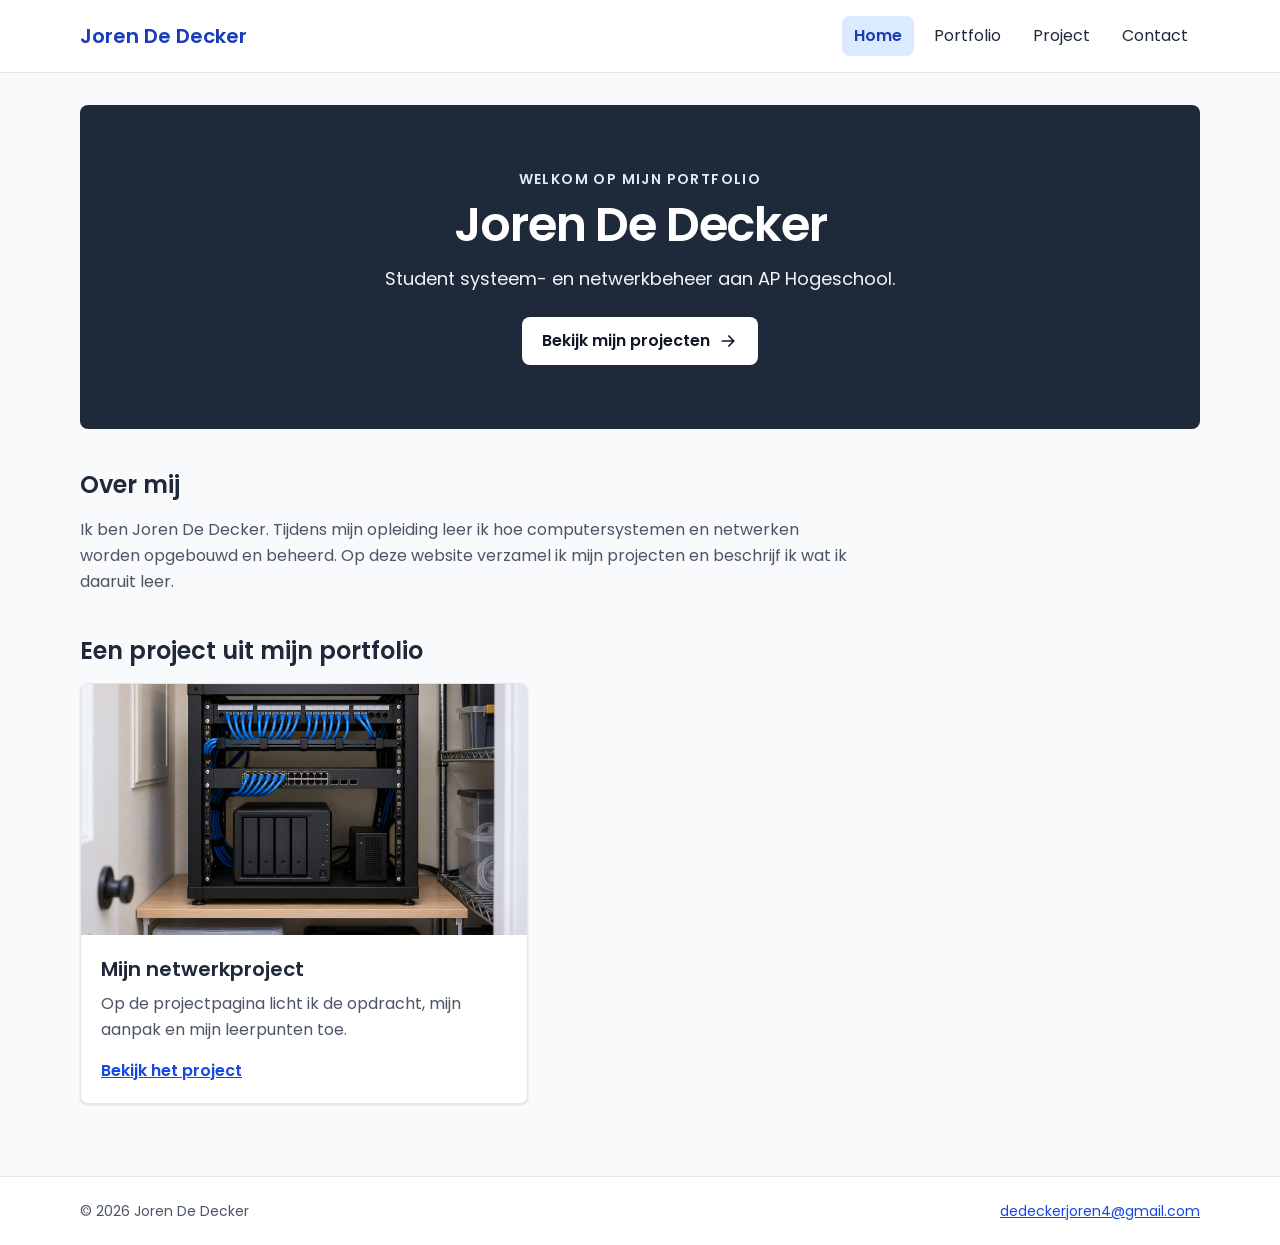
==== index.html @ f1189936 "Add files via upload" ====
<!DOCTYPE html>
<html lang="nl-BE">
<head>
    <meta charset="UTF-8">
    <meta name="viewport" content="width=device-width, initial-scale=1.0">

    <title>Home | Joren De Decker</title>
<meta name="description" content="Maak kennis met Joren De Decker en bekijk zijn portfolio over webtechnologie, systemen en netwerken.">
    <link rel="preconnect" href="https://fonts.googleapis.com">
    <link rel="preconnect" href="https://fonts.gstatic.com" crossorigin>

    <link
        href="https://fonts.googleapis.com/css2?family=Poppins:wght@400;600&display=swap"
        rel="stylesheet"
    >
<link rel="stylesheet" href="css/tailwind.css">
<link rel="stylesheet" href="css/style.css">

    <link rel="stylesheet" href="css/style.css">
</head>

<body class="flex min-h-screen flex-col bg-gray-50 text-gray-800">

    <a
        href="#inhoud"
        class="sr-only focus:not-sr-only focus:absolute
               focus:left-3 focus:top-3 focus:z-50
               focus:rounded-lg focus:bg-white
               focus:px-4 focus:py-3 focus:text-blue-800"
    >
        Ga naar de inhoud
    </a>

    <header class="border-b border-gray-200 bg-white">
        <div
            class="mx-auto flex max-w-6xl flex-wrap items-center
                   justify-between gap-3 px-4 py-4"
        >
            <a href="index.html" class="text-xl font-semibold text-blue-800">
                Joren De Decker
            </a>

            <input
                type="checkbox"
                id="menu-knop"
                class="peer sr-only md:hidden"
            >

            <label
                for="menu-knop"
                class="cursor-pointer rounded-lg border border-gray-400
                       px-3 py-2 peer-focus-visible:outline-2
                       peer-focus-visible:outline-offset-3
                       peer-focus-visible:outline-blue-700 md:hidden"
            >
                Menu
            </label>

            <nav
                aria-label="Hoofdmenu"
                class="hidden w-full peer-checked:block md:block md:w-auto"
            >
                <ul class="flex flex-col gap-2 md:flex-row">
                    <li>
                        <a
                            href="index.html"
                            class="nav-link"
                            aria-current="page"
                        >
                            Home
                        </a>
                    </li>

                    <li>
                        <a href="portfolio.html" class="nav-link">
                            Portfolio
                        </a>
                    </li>

                    <li>
                        <a href="project.html" class="nav-link">
                            Project
                        </a>
                    </li>

                    <li>
                        <a href="contact.html" class="nav-link">
                            Contact
                        </a>
                    </li>
                </ul>
            </nav>
        </div>
    </header>

    <main
        id="inhoud"
        tabindex="-1"
        class="mx-auto w-full max-w-6xl flex-1 px-4 py-8"
    >
        <section
            class="rounded-lg bg-[url(../images/placeholder.png)]
                   bg-gray-800 bg-cover bg-center bg-blend-multiply
                   px-6 py-16 text-center"
        >
            <p
                class="mb-3 text-sm font-semibold uppercase
                       tracking-widest text-blue-100"
            >
                Welkom op mijn portfolio
            </p>

            <h1
                class="mb-4 text-3xl font-semibold tracking-tight
                       text-white sm:text-5xl"
            >
                Joren De Decker
            </h1>

            <p class="mx-auto mb-6 max-w-2xl text-lg text-gray-100">
                Student systeem- en netwerkbeheer aan AP Hogeschool.
            </p>

            <a
                href="portfolio.html"
                class="inline-flex items-center gap-2 rounded-lg
                       bg-white px-5 py-3 font-semibold
                       text-gray-900 hover:bg-gray-100"
            >
                Bekijk mijn projecten

                <svg
                    xmlns="http://www.w3.org/2000/svg"
                    viewBox="0 0 24 24"
                    fill="none"
                    stroke="currentColor"
                    stroke-width="2"
                    stroke-linecap="round"
                    stroke-linejoin="round"
                    class="size-5 shrink-0"
                    aria-hidden="true"
                >
                    <path d="M5 12h14M13 6l6 6-6 6"/>
                </svg>
            </a>
        </section>

        <section class="mt-10 max-w-3xl">
            <h2 class="mb-4 text-2xl font-semibold">
                Over mij
            </h2>

            <p class="leading-relaxed text-gray-600">
                Ik ben Joren De Decker. Tijdens mijn opleiding leer ik
                hoe computersystemen en netwerken worden opgebouwd
                en beheerd. Op deze website verzamel ik mijn projecten
                en beschrijf ik wat ik daaruit leer.
            </p>
        </section>

        <section class="mt-10">
            <h2 class="mb-4 text-2xl font-semibold">
                Een project uit mijn portfolio
            </h2>

            <article
                class="max-w-md overflow-hidden rounded-lg
                       border border-gray-200 bg-white shadow-sm"
            >
                <img
                    src="images/placeholder.png"
                    alt="Tijdelijke voorbeeldafbeelding bij het project"
                    width="1200"
                    height="800"
                    class="aspect-video w-full object-cover"
                >

                <div class="p-5">
                    <h3 class="mb-2 text-xl font-semibold">
                        Mijn netwerkproject
                    </h3>

                    <p class="mb-4 leading-relaxed text-gray-600">
                        Op de projectpagina licht ik de opdracht,
                        mijn aanpak en mijn leerpunten toe.
                    </p>

                    <a
                        href="project.html"
                        class="font-semibold text-blue-700
                               underline hover:text-blue-900"
                    >
                        Bekijk het project
                    </a>
                </div>
            </article>
        </section>
    </main>

    <footer class="mt-10 border-t border-gray-200 bg-white">
        <div
            class="mx-auto flex max-w-6xl flex-col gap-2
                   px-4 py-6 text-sm text-gray-600
                   sm:flex-row sm:justify-between"
        >
            <p>© 2026 Joren De Decker</p>

            <a
                href="mailto:dedeckerjoren4@gmail.com"
                class="break-all text-blue-700 underline hover:text-blue-900"
            >
                dedeckerjoren4@gmail.com
            </a>
        </div>
    </footer>

</body>
</html>
---- css/style.css ----
body {
    font-family: "Poppins", sans-serif;
}

:where(a, button, input, select, textarea):focus-visible {
    outline: 2px solid #1d4ed8;
    outline-offset: 3px;
}

.nav-link {
    display: block;
    padding: 0.5rem 0.75rem;
    border-radius: 0.5rem;
}

.nav-link:hover {
    background-color: #f3f4f6;
}

.nav-link[aria-current="page"] {
    background-color: #dbeafe;
    color: #1e40af;
    font-weight: 600;
}

.nav-link[aria-current="page"]:hover {
    background-color: #bfdbfe;
}

.form-field {
    display: block;
    width: 100%;
    margin-top: 0.25rem;
    padding: 0.625rem 0.75rem;
    border: 1px solid #9ca3af;
    border-radius: 0.5rem;
    background-color: #ffffff;
}
---- css/style.css ----
body {
    font-family: "Poppins", sans-serif;
}

:where(a, button, input, select, textarea):focus-visible {
    outline: 2px solid #1d4ed8;
    outline-offset: 3px;
}

.nav-link {
    display: block;
    padding: 0.5rem 0.75rem;
    border-radius: 0.5rem;
}

.nav-link:hover {
    background-color: #f3f4f6;
}

.nav-link[aria-current="page"] {
    background-color: #dbeafe;
    color: #1e40af;
    font-weight: 600;
}

.nav-link[aria-current="page"]:hover {
    background-color: #bfdbfe;
}

.form-field {
    display: block;
    width: 100%;
    margin-top: 0.25rem;
    padding: 0.625rem 0.75rem;
    border: 1px solid #9ca3af;
    border-radius: 0.5rem;
    background-color: #ffffff;
}
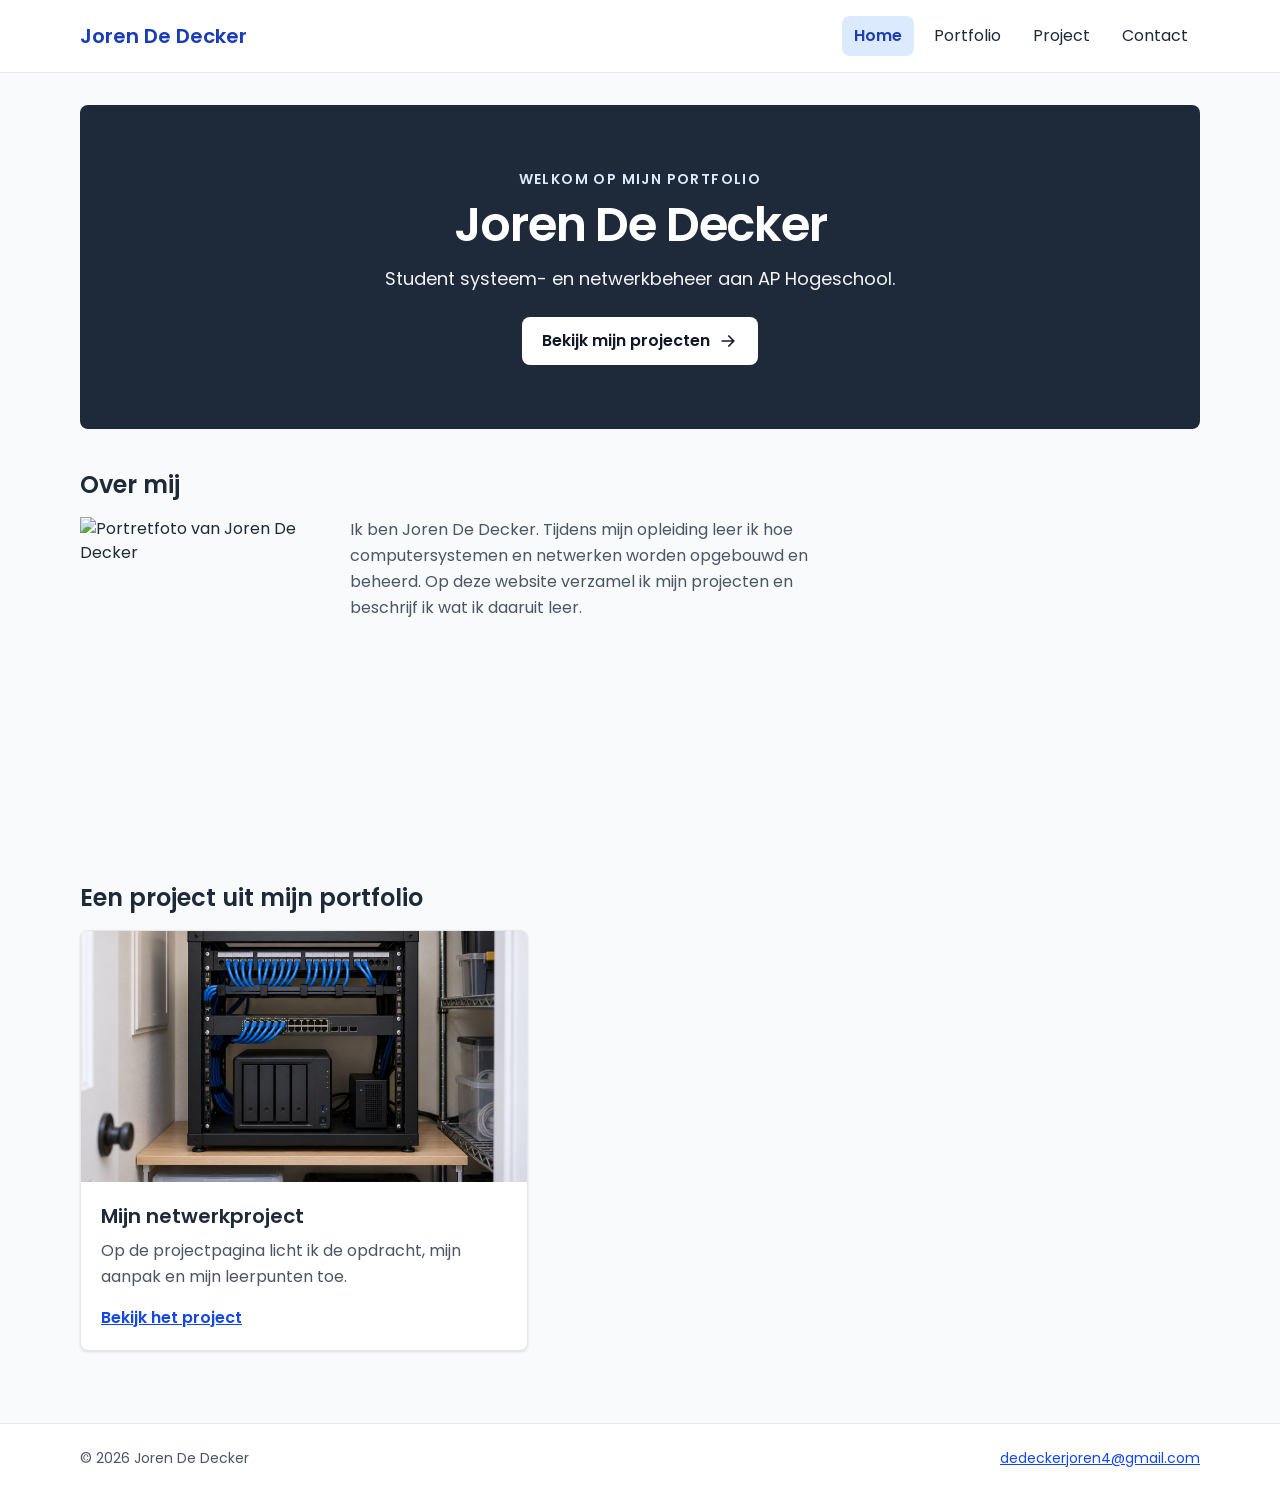
==== commit a5314a96: "index.html" ====
--- a/index.html
+++ b/index.html
@@ -146,18 +146,29 @@
         </section>
 
         <section class="mt-10 max-w-3xl">
-            <h2 class="mb-4 text-2xl font-semibold">
-                Over mij
-            </h2>
-
-            <p class="leading-relaxed text-gray-600">
-                Ik ben Joren De Decker. Tijdens mijn opleiding leer ik
-                hoe computersystemen en netwerken worden opgebouwd
-                en beheerd. Op deze website verzamel ik mijn projecten
-                en beschrijf ik wat ik daaruit leer.
-            </p>
-        </section>
-
+    <h2 class="mb-4 text-2xl font-semibold">
+        Over mij
+    </h2>
+
+    <div class="flex flex-col items-start gap-6 sm:flex-row">
+
+        <img
+            src="images/joren-de-decker.jpg"
+            alt="Portretfoto van Joren De Decker"
+            width="246"
+            height="325"
+            class="size-40 shrink-0 rounded-full object-cover"
+        >
+
+        <p class="leading-relaxed text-gray-600">
+            Ik ben Joren De Decker. Tijdens mijn opleiding leer ik
+            hoe computersystemen en netwerken worden opgebouwd
+            en beheerd. Op deze website verzamel ik mijn projecten
+            en beschrijf ik wat ik daaruit leer.
+        </p>
+
+    </div>
+</section>
         <section class="mt-10">
             <h2 class="mb-4 text-2xl font-semibold">
                 Een project uit mijn portfolio
@@ -215,4 +226,4 @@
     </footer>
 
 </body>
-</html>+</html>
